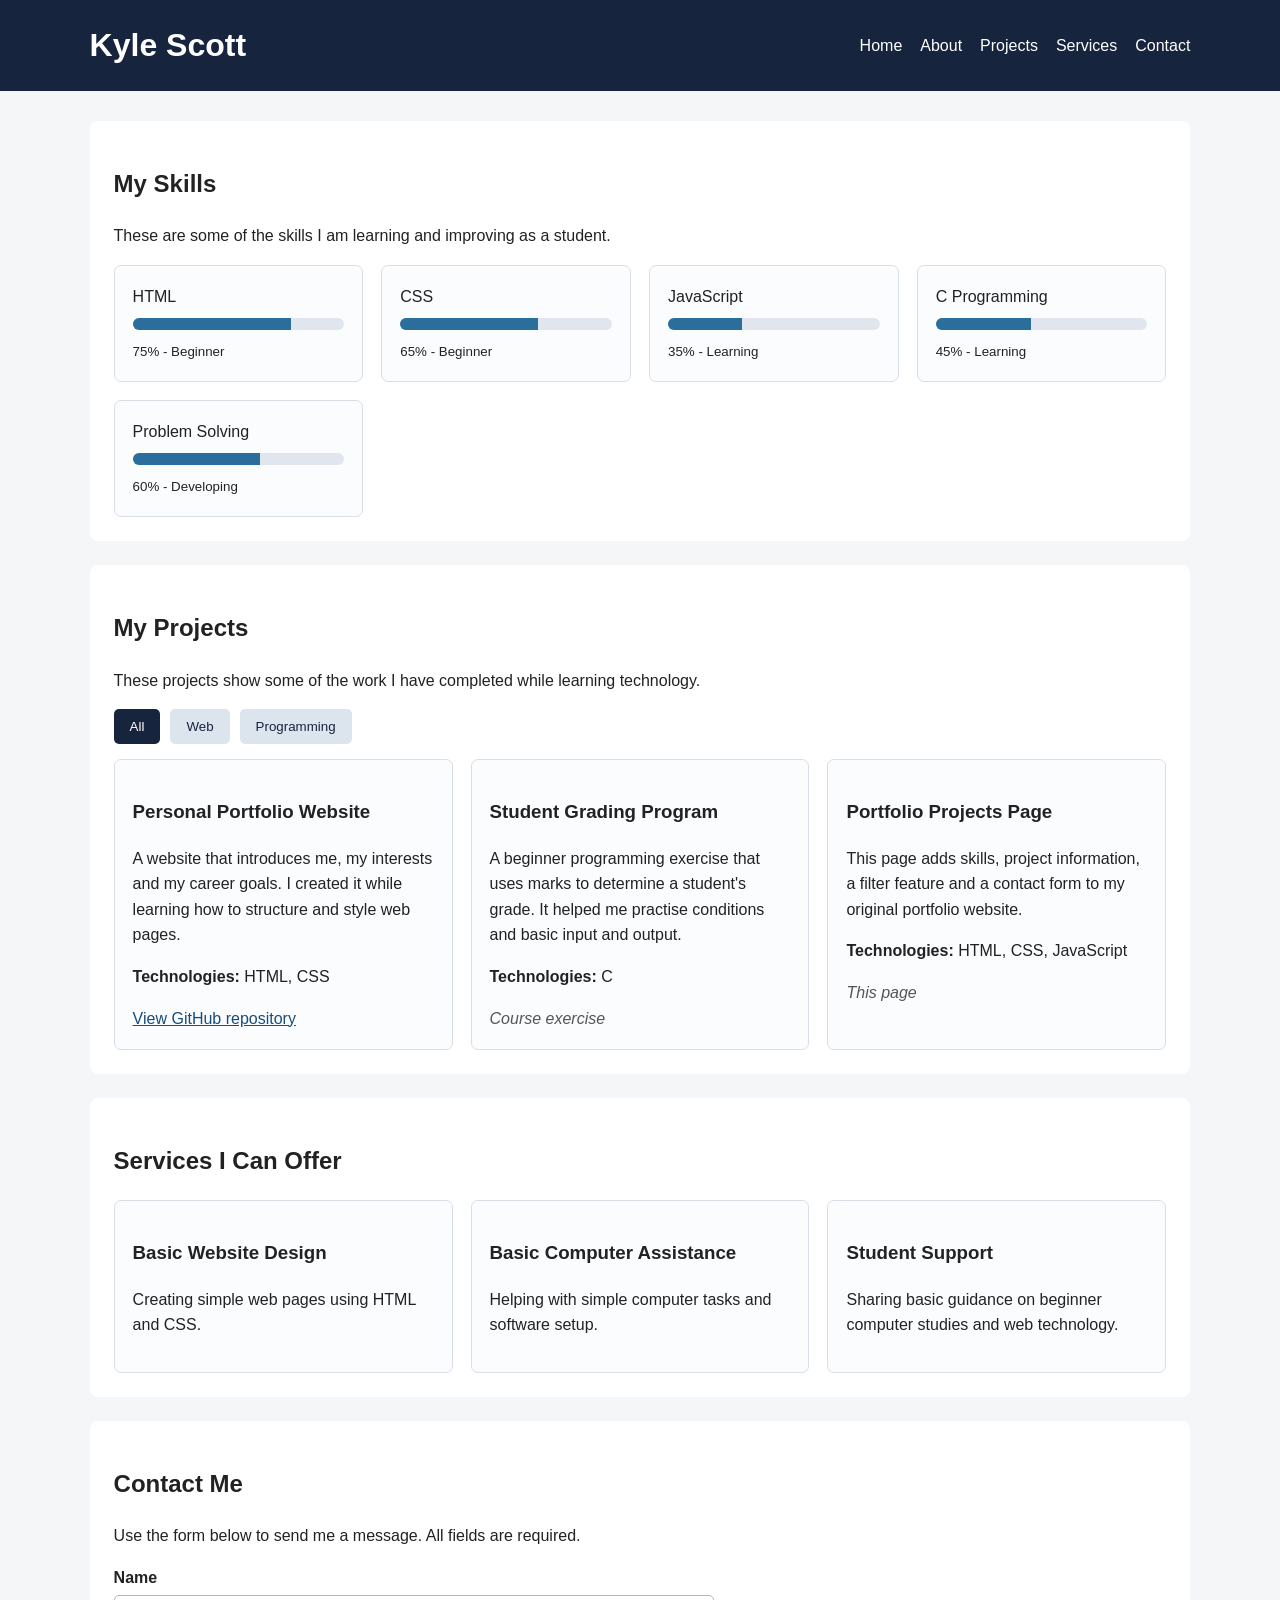
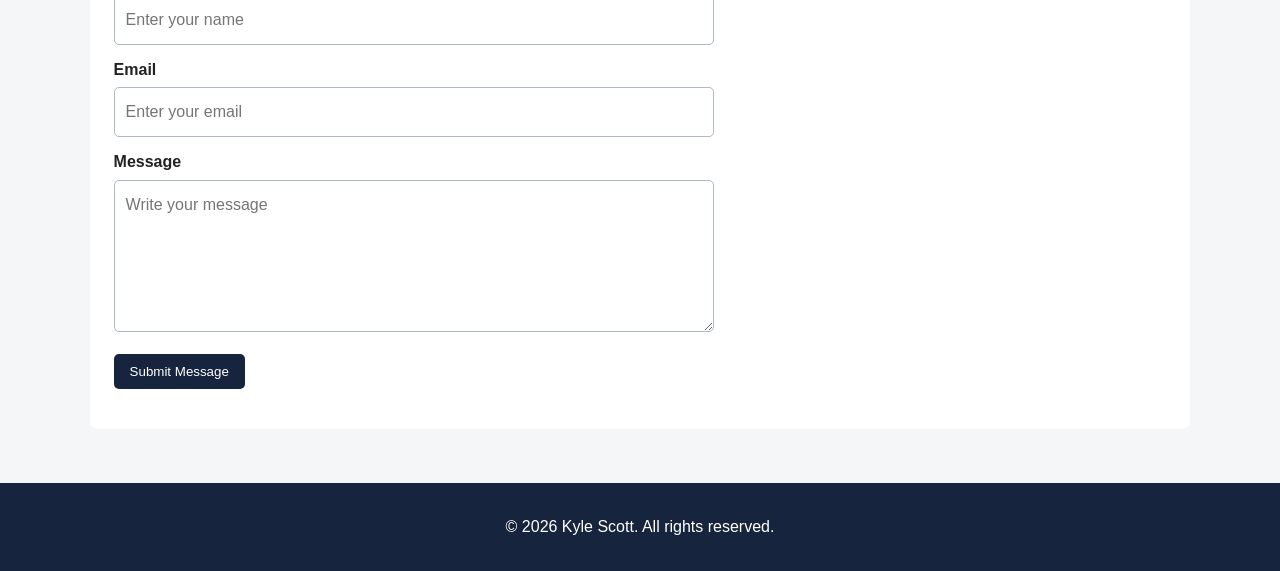
==== projects.html @ b23ada18 "Add files via upload" ====
<!DOCTYPE html>
<html lang="en">
<head>
  <meta charset="UTF-8">
  <meta name="viewport" content="width=device-width, initial-scale=1.0">
  <title>Projects and Skills | Kyle Scott</title>
  <link rel="stylesheet" href="style.css">
  <script src="script.js" defer></script>
</head>
<body>
  <header>
    <h1>Kyle Scott</h1>
    <nav>
      <a href="index.html">Home</a>
      <a href="index.html#about">About</a>
      <a href="projects.html">Projects</a>
      <a href="#services">Services</a>
      <a href="#contact">Contact</a>
    </nav>
  </header>

  <main class="page-content">
    <section>
      <h2>My Skills</h2>
      <p>These are some of the skills I am learning and improving as a student.</p>
      <div class="skills-grid">
        <div class="skill"><span>HTML</span><div class="bar"><div style="width:75%"></div></div><small>75% - Beginner</small></div>
        <div class="skill"><span>CSS</span><div class="bar"><div style="width:65%"></div></div><small>65% - Beginner</small></div>
        <div class="skill"><span>JavaScript</span><div class="bar"><div style="width:35%"></div></div><small>35% - Learning</small></div>
        <div class="skill"><span>C Programming</span><div class="bar"><div style="width:45%"></div></div><small>45% - Learning</small></div>
        <div class="skill"><span>Problem Solving</span><div class="bar"><div style="width:60%"></div></div><small>60% - Developing</small></div>
      </div>
    </section>

    <section>
      <h2>My Projects</h2>
      <p>These projects show some of the work I have completed while learning technology.</p>
      <div class="filter-buttons">
        <button type="button" class="filter-btn active" data-filter="all">All</button>
        <button type="button" class="filter-btn" data-filter="web">Web</button>
        <button type="button" class="filter-btn" data-filter="programming">Programming</button>
      </div>
      <div class="project-grid">
        <article class="project-card" data-category="web">
          <h3>Personal Portfolio Website</h3>
          <p>A website that introduces me, my interests and my career goals. I created it while learning how to structure and style web pages.</p>
          <p><strong>Technologies:</strong> HTML, CSS</p>
          <a href="https://github.com/fetweg/My-portfolio" target="_blank" rel="noopener">View GitHub repository</a>
        </article>
        <article class="project-card" data-category="programming">
          <h3>Student Grading Program</h3>
          <p>A beginner programming exercise that uses marks to determine a student's grade. It helped me practise conditions and basic input and output.</p>
          <p><strong>Technologies:</strong> C</p>
          <span class="coming-soon">Course exercise</span>
        </article>
        <article class="project-card" data-category="web">
          <h3>Portfolio Projects Page</h3>
          <p>This page adds skills, project information, a filter feature and a contact form to my original portfolio website.</p>
          <p><strong>Technologies:</strong> HTML, CSS, JavaScript</p>
          <span class="coming-soon">This page</span>
        </article>
      </div>
    </section>

    <section id="services">
      <h2>Services I Can Offer</h2>
      <div class="services-grid">
        <div class="service-card"><h3>Basic Website Design</h3><p>Creating simple web pages using HTML and CSS.</p></div>
        <div class="service-card"><h3>Basic Computer Assistance</h3><p>Helping with simple computer tasks and software setup.</p></div>
        <div class="service-card"><h3>Student Support</h3><p>Sharing basic guidance on beginner computer studies and web technology.</p></div>
      </div>
    </section>

    <section id="contact">
      <h2>Contact Me</h2>
      <p>Use the form below to send me a message. All fields are required.</p>
      <form id="contactForm" novalidate>
        <label for="name">Name</label>
        <input type="text" id="name" name="name" placeholder="Enter your name" required>

        <label for="email">Email</label>
        <input type="email" id="email" name="email" placeholder="Enter your email" required>

        <label for="message">Message</label>
        <textarea id="message" name="message" rows="5" placeholder="Write your message" required></textarea>

        <button type="submit">Submit Message</button>
        <p id="formFeedback" class="form-feedback" aria-live="polite"></p>
      </form>
    </section>
  </main>

  <footer><p>© 2026 Kyle Scott. All rights reserved.</p></footer>
</body>
</html>
---- style.css ----
* { box-sizing: border-box; }

body {
  margin: 0;
  font-family: Arial, sans-serif;
  line-height: 1.6;
  background-color: #f4f6f8;
  color: #222;
}

header {
  background-color: #17243d;
  color: white;
  padding: 20px 7%;
  display: flex;
  justify-content: space-between;
  align-items: center;
  flex-wrap: wrap;
  gap: 15px;
}

header h1 { margin: 0; }

nav { display: flex; gap: 18px; flex-wrap: wrap; }

nav a { color: white; text-decoration: none; }
nav a:hover { color: lightblue; text-decoration: underline; }

main { padding: 30px 7%; }

section {
  background: white;
  padding: 24px;
  margin-bottom: 24px;
  border-radius: 8px;
}

.about {
  display: flex;
  align-items: center;
  gap: 30px;
  flex-wrap: wrap;
}

.profile-pic {
  width: 180px;
  height: 180px;
  border-radius: 50%;
  object-fit: cover;
  border: 3px solid #17243d;
}

.button, button {
  display: inline-block;
  background: #17243d;
  color: white;
  padding: 10px 16px;
  border: 0;
  border-radius: 5px;
  text-decoration: none;
  cursor: pointer;
}

.button:hover, button:hover { background: #29466f; }

.skills-grid, .project-grid, .services-grid {
  display: grid;
  grid-template-columns: repeat(auto-fit, minmax(210px, 1fr));
  gap: 18px;
}

.skill, .project-card, .service-card {
  padding: 18px;
  border: 1px solid #d9dee7;
  border-radius: 7px;
  background: #fbfcfe;
}

.bar {
  height: 12px;
  background: #e1e6ee;
  border-radius: 10px;
  overflow: hidden;
  margin: 8px 0;
}

.bar div { height: 100%; background: #2c6e9b; }

.filter-buttons { display: flex; gap: 10px; margin: 15px 0; flex-wrap: wrap; }
.filter-btn { background: #dce4ee; color: #17243d; }
.filter-btn.active { background: #17243d; color: white; }
.project-card a { color: #174d7a; }
.coming-soon { color: #555; font-style: italic; }

form { max-width: 600px; }
label { display: block; margin-top: 12px; font-weight: bold; }
input, textarea {
  width: 100%;
  padding: 11px;
  margin-top: 5px;
  border: 1px solid #aeb8c6;
  border-radius: 5px;
  font: inherit;
}
form button { margin-top: 15px; }
.form-feedback { font-weight: bold; }

footer {
  background: #17243d;
  color: white;
  text-align: center;
  padding: 15px;
}

@media (max-width: 600px) {
  header { flex-direction: column; align-items: flex-start; }
  nav { gap: 12px; }
  main { padding: 18px; }
  .about { justify-content: center; }
}
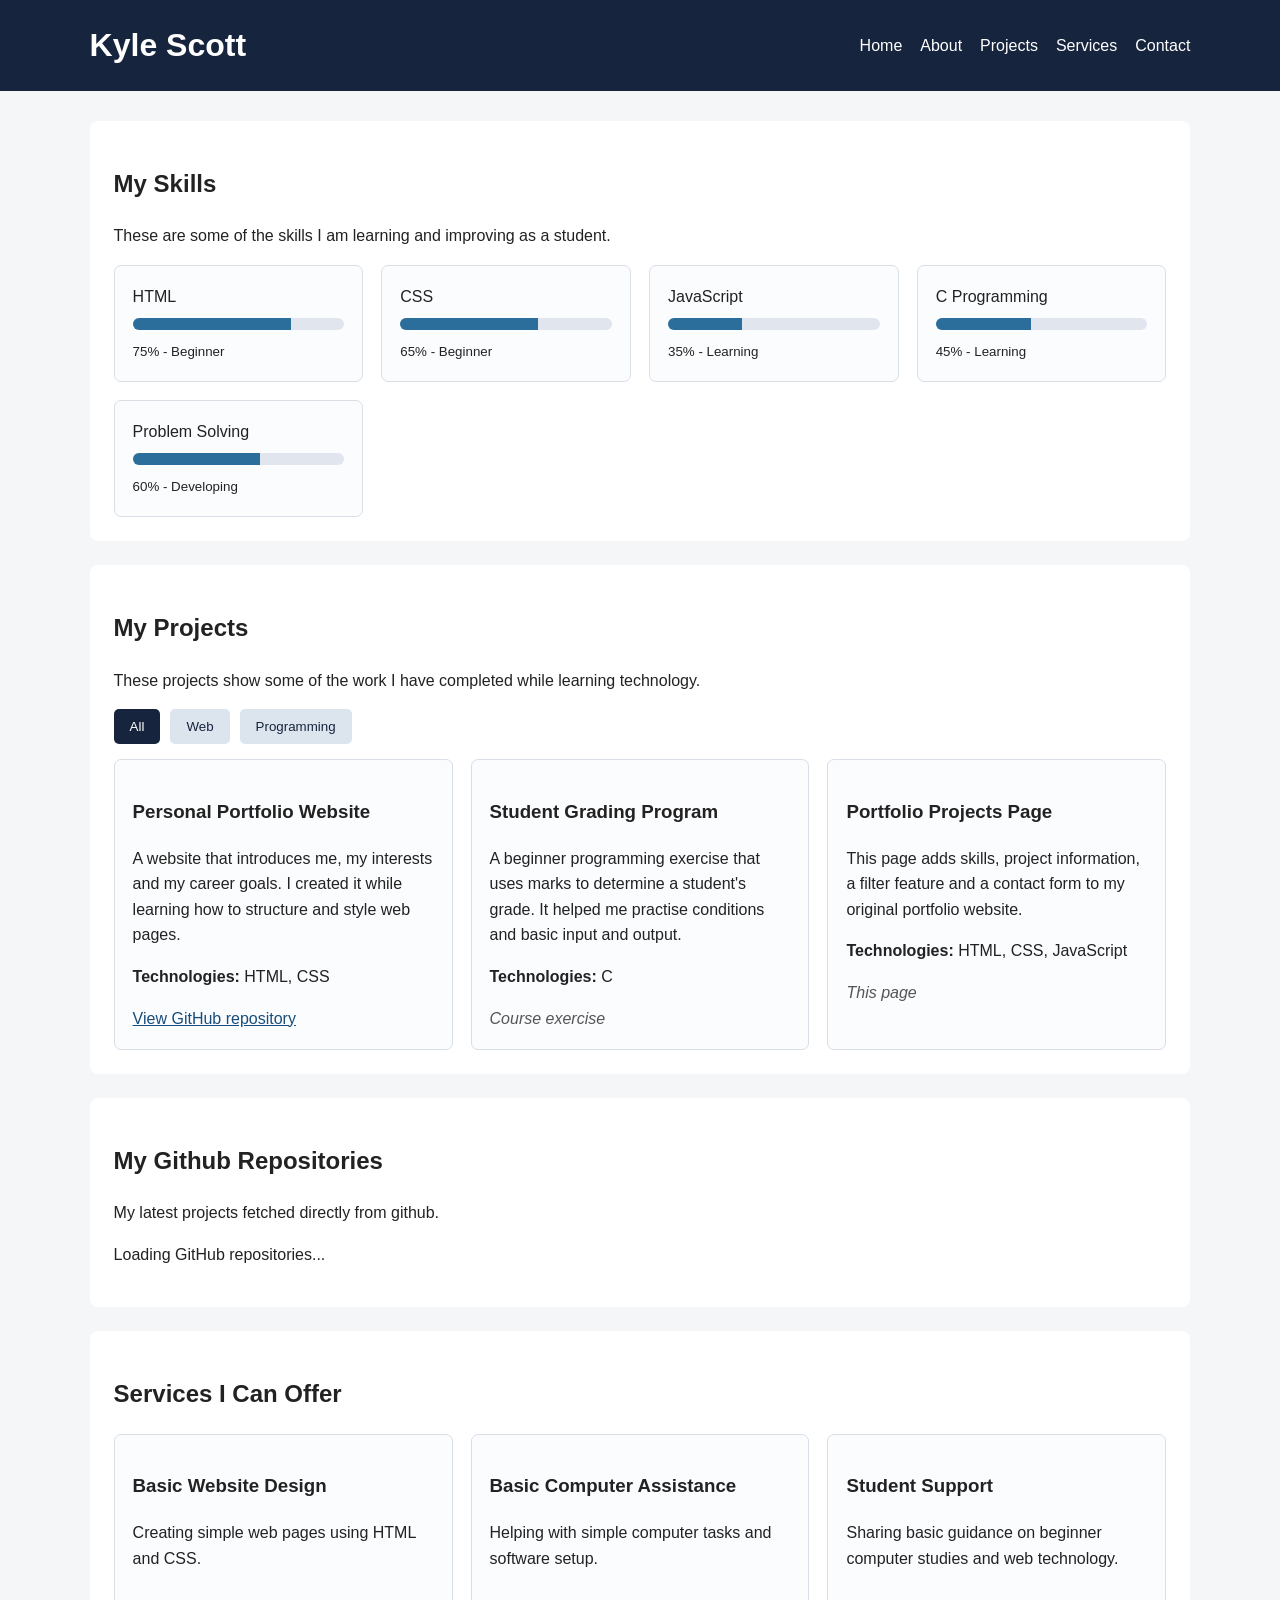
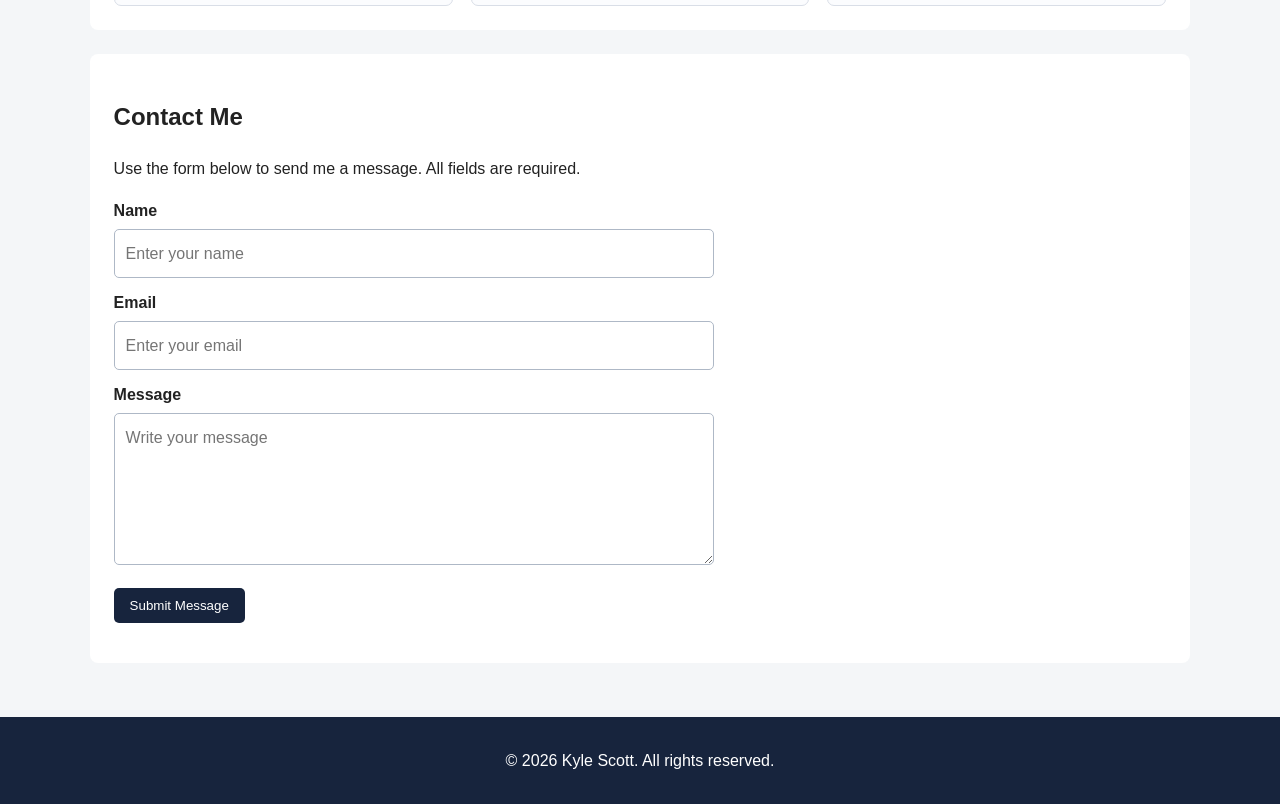
==== commit 3d9df28b: "Update projects.html" ====
--- a/projects.html
+++ b/projects.html
@@ -61,6 +61,14 @@
         </article>
       </div>
     </section>
+    <section id= "github-repositories">
+      <h2>My Github Repositories</h2>
+      <p>My latest projects fetched directly from github.</p>
+
+      <div id="githubRepos" class= "project=grid">
+        <p>Loading GitHub repositories...</p>
+      </div>
+    </section>
 
     <section id="services">
       <h2>Services I Can Offer</h2>
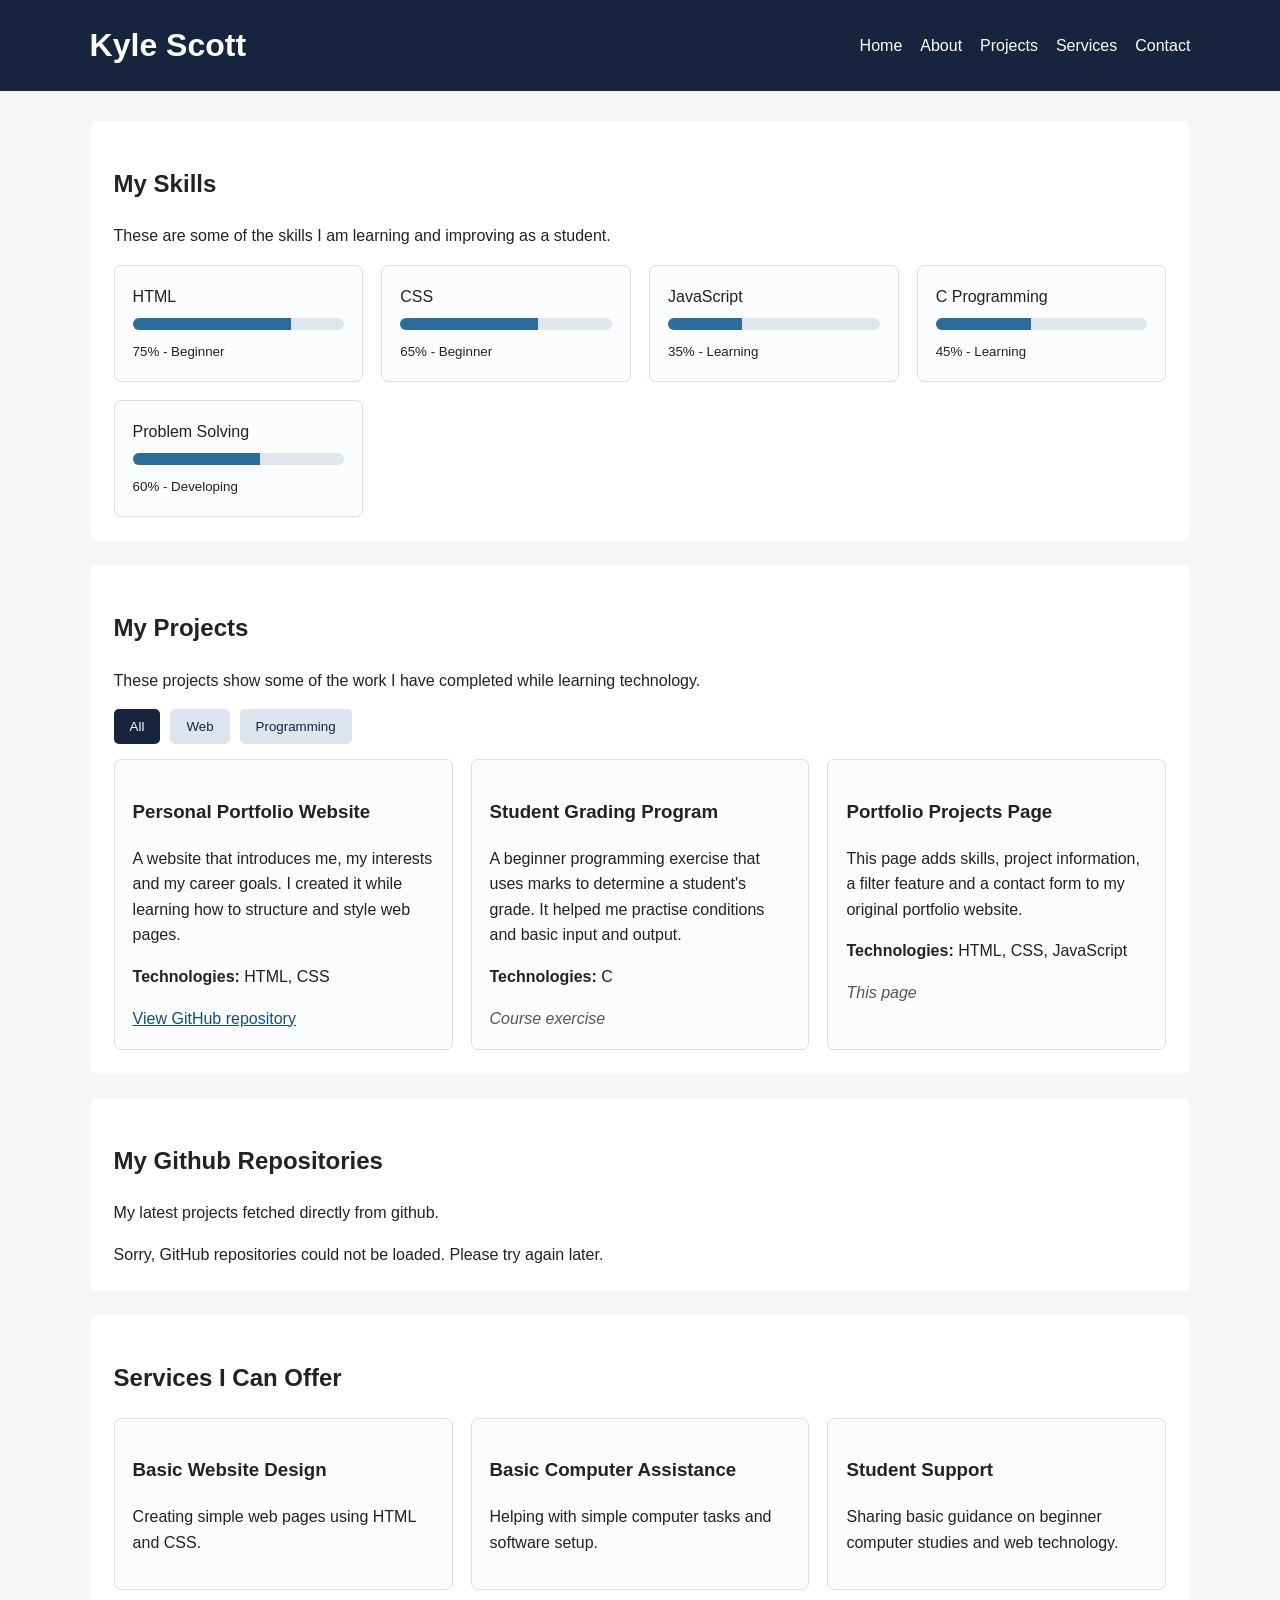
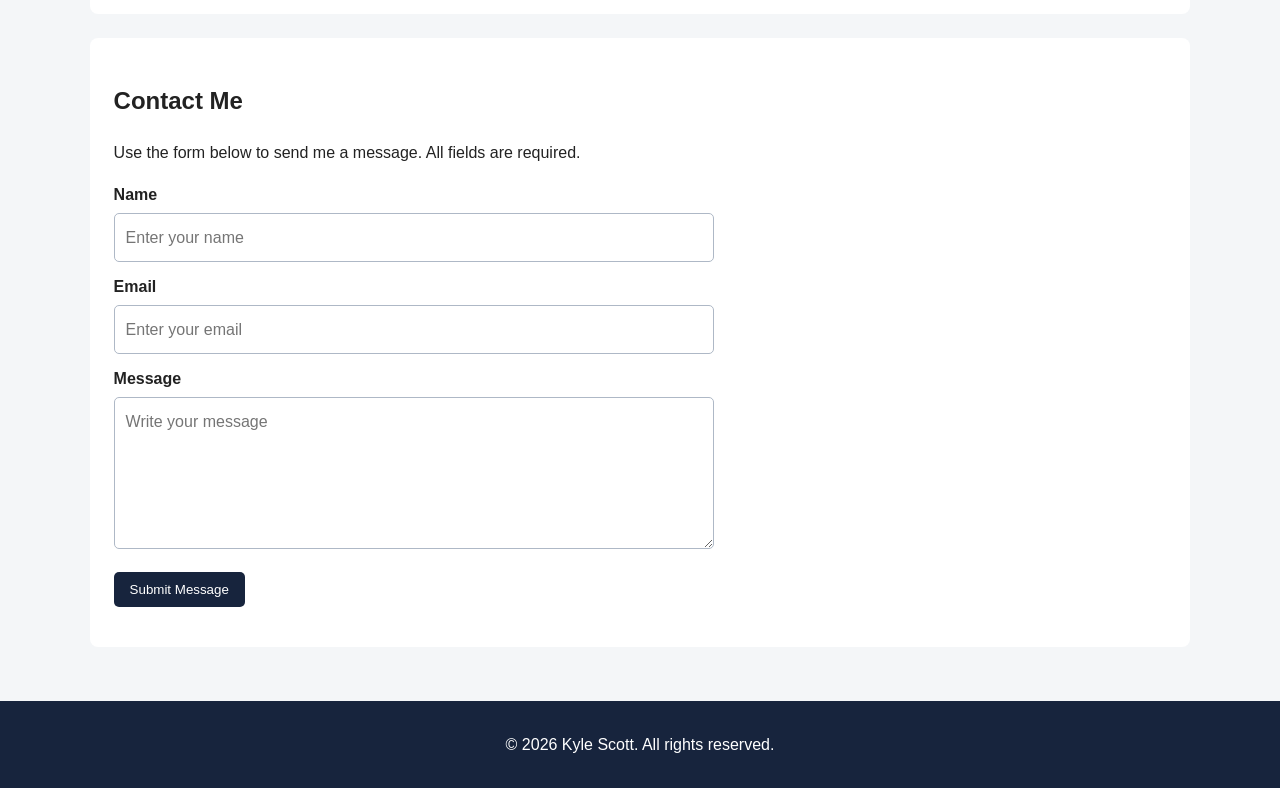
==== commit 9bc7ff5b: "Update projects.html" ====
--- a/projects.html
+++ b/projects.html
@@ -65,7 +65,7 @@
       <h2>My Github Repositories</h2>
       <p>My latest projects fetched directly from github.</p>
 
-      <div id="githubRepos" class= "project=grid">
+      <div id="githubRepos" class= "project-grid">
         <p>Loading GitHub repositories...</p>
       </div>
     </section>
